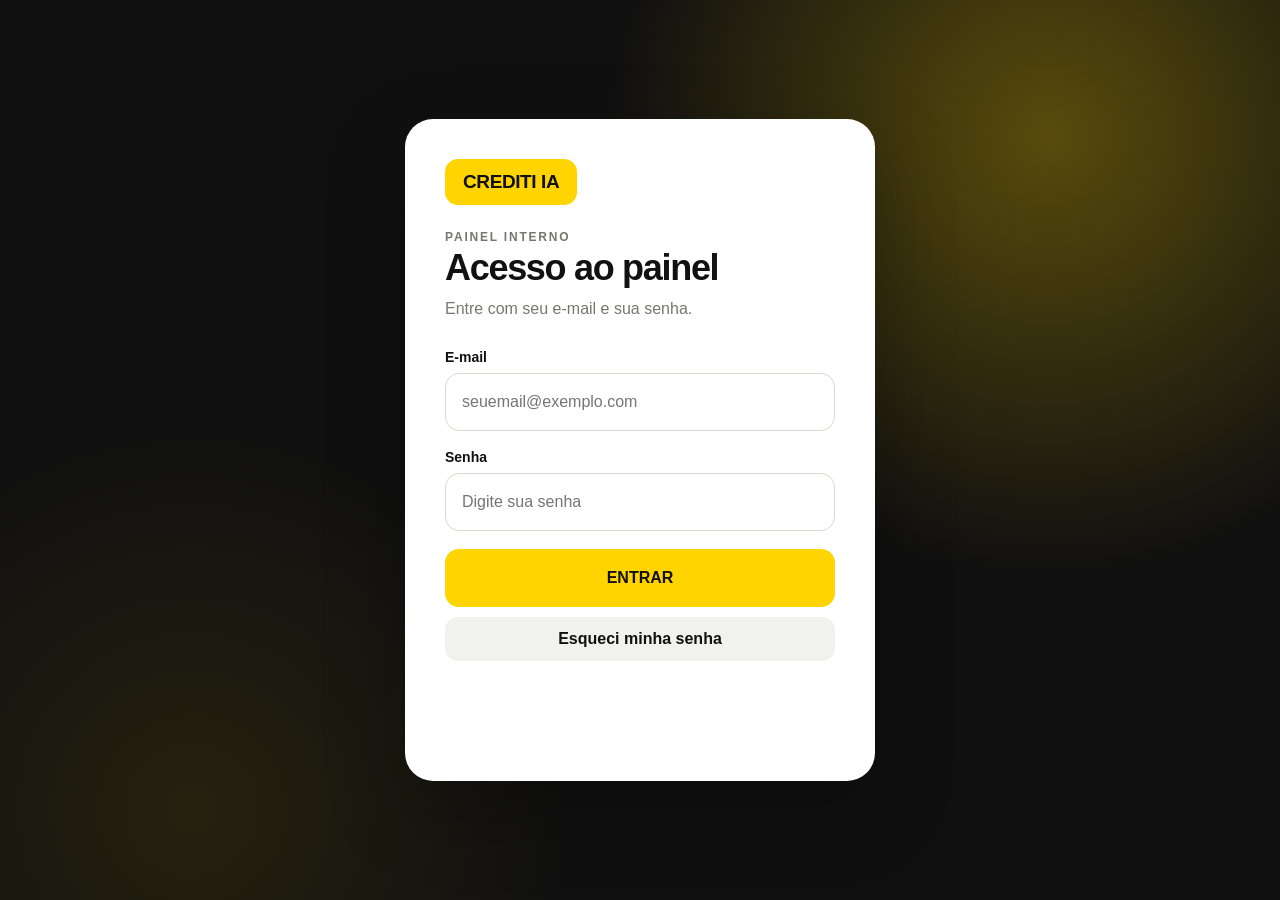
==== index.html @ f2208ed4 "Adicionar resultados automáticos do App Crediti" ====
<!doctype html>
<html lang="pt-BR">
<head>
  <meta charset="UTF-8" />

  <meta
    name="viewport"
    content="width=device-width, initial-scale=1.0"
  />

  <meta
    name="theme-color"
    content="#ffd400"
  />

  <title>Crediti IA Painel</title>

  <link
    rel="stylesheet"
    href="styles.css?v=13"
  />
</head>

<body>

  <!-- =====================================================
       LOGIN
  ====================================================== -->

  <section
    id="loginScreen"
    class="login-screen"
  >

    <div class="login-card">

      <div class="login-brand">
        CREDITI IA
      </div>

      <p class="eyebrow">
        PAINEL INTERNO
      </p>

      <h1>
        Acesso ao painel
      </h1>

      <p class="login-subtitle">
        Entre com seu e-mail e sua senha.
      </p>

      <label class="login-field">

        <span>
          E-mail
        </span>

        <input
          id="emailInput"
          type="email"
          autocomplete="email"
          placeholder="seuemail@exemplo.com"
        />

      </label>

      <label class="login-field">

        <span>
          Senha
        </span>

        <input
          id="passwordInput"
          type="password"
          autocomplete="current-password"
          placeholder="Digite sua senha"
        />

      </label>

      <button
        id="loginBtn"
        class="primary-btn login-btn"
        type="button"
      >
        ENTRAR
      </button>

      <button
        id="forgotPasswordBtn"
        class="forgot-btn"
        type="button"
      >
        Esqueci minha senha
      </button>

      <div
        id="loginError"
        class="login-error"
      ></div>

      <div
        id="loginSuccess"
        class="login-success"
      ></div>

    </div>

  </section>


  <!-- =====================================================
       PAINEL
  ====================================================== -->

  <div
    id="appShell"
    class="app-shell hidden"
  >

    <!-- SIDEBAR -->

    <aside class="sidebar">

      <div class="brand">
        CREDITI IA
      </div>

      <nav>

        <button
          class="nav-item active"
          data-view="dashboard"
          type="button"
        >
          Dashboard
        </button>

        <button
          class="nav-item"
          data-view="leads"
          type="button"
        >
          Clientes / Leads
        </button>

        <button
          class="nav-item"
          data-view="resultados"
          type="button"
        >
          Resultados
        </button>

        <a
          class="nav-link-item"
          href="arquivos.html"
        >
          Documentos dos Clientes
        </a>

        <button
          class="nav-item"
          data-view="cobrancas"
          type="button"
        >
          Cobranças 🔒
        </button>

      </nav>

      <div class="sidebar-foot">

        <span>
          Painel interno
        </span>

        <button
          id="logoutBtn"
          class="logout-btn"
          type="button"
        >
          Sair
        </button>

      </div>

    </aside>


    <!-- ===================================================
         CONTEÚDO
    ==================================================== -->

    <main class="content">

      <header class="topbar">

        <div>

          <p class="eyebrow">
            CREDITI IA
          </p>

          <h1 id="pageTitle">
            Dashboard
          </h1>

        </div>

        <button
          id="refreshBtn"
          class="secondary-btn"
          type="button"
        >
          Atualizar
        </button>

      </header>


      <!-- =================================================
           DASHBOARD
      ================================================== -->

      <section
        id="dashboardView"
        class="view active"
      >

        <div class="cards">

          <article class="metric-card">

            <span>
              Total de leads
            </span>

            <strong id="metricTotal">
              0
            </strong>

          </article>


          <article class="metric-card">

            <span>
              Hoje
            </span>

            <strong id="metricToday">
              0
            </strong>

          </article>


          <article class="metric-card">

            <span>
              Em atendimento
            </span>

            <strong id="metricOpen">
              0
            </strong>

          </article>


          <article class="metric-card">

            <span>
              Encaminhados
            </span>

            <strong id="metricForwarded">
              0
            </strong>

          </article>

        </div>


        <div class="panel-grid">

          <!-- LEADS RECENTES -->

          <section class="panel">

            <div class="panel-head">

              <div>

                <h2>
                  Leads recentes
                </h2>

                <p>
                  Últimos atendimentos recebidos pela Crediti IA.
                </p>

              </div>

            </div>

            <div
              id="recentList"
              class="recent-list"
            ></div>

          </section>


          <!-- PRODUTOS -->

          <section class="panel">

            <div class="panel-head">

              <div>

                <h2>
                  Produtos mais procurados
                </h2>

                <p>
                  Visão rápida por interesse.
                </p>

              </div>

            </div>

            <div
              id="productsRanking"
              class="ranking"
            ></div>

          </section>

        </div>

      </section>


      <!-- =================================================
           RESULTADOS DO APP CREDITI
      ================================================== -->

      <section
        id="resultadosView"
        class="view"
      >

        <div class="results-toolbar">
          <div>
            <p class="eyebrow">ACOMPANHAMENTO AUTOMÁTICO</p>
            <h2>O que aconteceu no App Crediti</h2>
            <p>Visitas e ações importantes, explicadas de forma simples.</p>
          </div>

          <label class="results-period-label">
            Período
            <select id="resultsPeriod">
              <option value="7">Últimos 7 dias</option>
              <option value="30" selected>Últimos 30 dias</option>
              <option value="90">Últimos 90 dias</option>
            </select>
          </label>
        </div>

        <section class="results-summary" aria-live="polite">
          <span>RESUMO</span>
          <strong id="resultsSummaryTitle">Carregando resultados...</strong>
          <p id="resultsSummaryText">Aguarde enquanto organizamos as informações.</p>
        </section>

        <div class="results-cards">
          <article class="metric-card">
            <span>Visitas ao aplicativo</span>
            <strong id="resultVisits">0</strong>
            <small id="resultVisitsHelp">Aberturas registradas</small>
          </article>

          <article class="metric-card">
            <span>Pessoas</span>
            <strong id="resultPeople">0</strong>
            <small>Visitantes sem identificar nome</small>
          </article>

          <article class="metric-card">
            <span>Buscas realizadas</span>
            <strong id="resultSearches">0</strong>
            <small>O que as pessoas procuraram</small>
          </article>

          <article class="metric-card">
            <span>Produtos visualizados</span>
            <strong id="resultProducts">0</strong>
            <small>Aberturas das páginas de produtos</small>
          </article>

          <article class="metric-card">
            <span>Encaminhados a parceiros</span>
            <strong id="resultPartners">0</strong>
            <small>Cliques para continuar no banco</small>
          </article>

          <article class="metric-card">
            <span>Leads identificados</span>
            <strong id="resultLeads">0</strong>
            <small>Nome e contato recebidos pela IA</small>
          </article>
        </div>

        <div class="results-grid">
          <section class="panel">
            <div class="panel-head">
              <div>
                <h2>Produtos mais procurados</h2>
                <p>Visualizações, buscas e encaminhamentos.</p>
              </div>
            </div>
            <div id="resultsProductsRanking" class="ranking"></div>
          </section>

          <section class="panel">
            <div class="panel-head">
              <div>
                <h2>De onde vieram</h2>
                <p>Origem identificada na chegada ao aplicativo.</p>
              </div>
            </div>
            <div id="resultsSourcesRanking" class="ranking"></div>
          </section>
        </div>

        <section class="panel results-activity-panel">
          <div class="panel-head">
            <div>
              <h2>Atividade recente</h2>
              <p>As últimas ações importantes, sem CPF ou dados financeiros.</p>
            </div>
          </div>
          <div id="resultsActivity" class="results-activity"></div>
          <div id="resultsEmptyState" class="empty hidden">
            Ainda não existem ações registradas neste período.
          </div>
        </section>

        <section class="meta-results-note">
          <strong>Anúncios da Meta</strong>
          <p id="metaResultsNote">
            As visitas identificadas como Meta já aparecem acima. Alcance, investimento e custo por resultado serão exibidos após a conexão segura da conta de anúncios.
          </p>
        </section>

      </section>


      <!-- =================================================
           CLIENTES / LEADS
      ================================================== -->

      <section
        id="leadsView"
        class="view"
      >

        <section class="panel">

          <!-- FILTROS -->

          <div class="filters">

            <input
              id="searchInput"
              type="search"
              placeholder="Buscar por nome, telefone ou cidade"
            />


            <select id="productFilter">

              <option value="">
                Todos os produtos
              </option>

            </select>


            <select id="statusFilter">

              <option value="">
                Todos os status
              </option>

              <option value="novo">
                Novo
              </option>

              <option value="dados_coletados">
                Dados coletados
              </option>

              <option value="em_atendimento">
                Em atendimento
              </option>

              <option value="encaminhado">
                Encaminhado
              </option>

              <option value="documentacao">
                Documentação
              </option>

              <option value="proposta_enviada">
                Proposta enviada
              </option>

              <option value="aprovado">
                Aprovado
              </option>

              <option value="nao_aprovado">
                Não aprovado
              </option>

              <option value="finalizado">
                Finalizado
              </option>

            </select>


            <!-- RESPONSÁVEL -->

            <select id="responsibleFilter">

              <option value="">
                Todos os responsáveis
              </option>

              <option value="Marcelino">
                Marcelino
              </option>

              <option value="Samila">
                Samila
              </option>

              <option value="Não atribuído">
                Não atribuído
              </option>

            </select>

          </div>


          <!-- =================================================
               DESKTOP
          ================================================== -->

          <div class="desktop-leads">

            <div class="table-wrap">

              <table>

                <thead>

                  <tr>

                    <th>
                      Cliente
                    </th>

                    <th>
                      Telefone
                    </th>

                    <th>
                      Cidade
                    </th>

                    <th>
                      Produto
                    </th>

                    <th>
                      Responsável
                    </th>

                    <th>
                      Status
                    </th>

                    <th>
                      Data
                    </th>

                    <th></th>

                  </tr>

                </thead>

                <tbody id="leadsTableBody"></tbody>

              </table>

            </div>

          </div>


          <!-- =================================================
               MOBILE
          ================================================== -->

          <div
            id="mobileLeadsList"
            class="mobile-leads-list"
          ></div>


          <div
            id="emptyState"
            class="empty hidden"
          >
            Nenhum lead encontrado.
          </div>

        </section>

      </section>


      <!-- =================================================
           COBRANÇAS
      ================================================== -->

      <section
        id="cobrancasView"
        class="view"
      >

        <div class="collection-summary">

          <article class="metric-card">
            <span>Total em aberto</span>
            <strong id="collectionOpenValue">R$ 0,00</strong>
          </article>

          <article class="metric-card">
            <span>Cobranças ativas</span>
            <strong id="collectionActiveCount">0</strong>
          </article>

          <article class="metric-card">
            <span>Vencidas</span>
            <strong id="collectionOverdueCount">0</strong>
          </article>

          <article class="metric-card">
            <span>Pagas</span>
            <strong id="collectionPaidCount">0</strong>
          </article>

        </div>

        <section class="panel">

          <div class="collection-toolbar">

            <div class="filters collection-filters">

              <input
                id="collectionSearchInput"
                type="search"
                placeholder="Buscar por cliente, telefone ou contrato"
              />

              <select id="collectionStatusFilter">
                <option value="">Todos os status</option>
                <option value="pendente">Pendente</option>
                <option value="enviada">Enviada</option>
                <option value="visualizada">Visualizada</option>
                <option value="negociando">Negociando</option>
                <option value="paga">Paga</option>
                <option value="suspensa">Suspensa</option>
              </select>

            </div>

            <button
              id="newCollectionBtn"
              class="primary-compact-btn"
              type="button"
            >
              + Nova cobrança
            </button>

          </div>

          <div class="connection-notice">
            <strong>WhatsApp Crediti Cobranças: (85) 98849-9143</strong>
            <span id="whatsappConnectionStatus">Envio manual gratuito pelo WhatsApp Business.</span>
          </div>

          <div class="desktop-leads">
            <div class="table-wrap collection-table-wrap">
              <table class="collection-table">
                <thead>
                  <tr>
                    <th>Cliente</th>
                    <th>Telefone</th>
                    <th>Contrato</th>
                    <th>Valor</th>
                    <th>Vencimento</th>
                    <th>Status</th>
                    <th></th>
                  </tr>
                </thead>
                <tbody id="collectionsTableBody"></tbody>
              </table>
            </div>
          </div>

          <div
            id="mobileCollectionsList"
            class="mobile-leads-list"
          ></div>

          <div
            id="collectionsEmptyState"
            class="empty hidden"
          >
            Nenhuma cobrança encontrada.
          </div>

        </section>

      </section>

    </main>

  </div>


  <!-- =====================================================
       FICHA DO CLIENTE
  ====================================================== -->

  <dialog id="leadDialog">

    <button
      id="closeDialog"
      class="dialog-close"
      type="button"
    >
      ×
    </button>

    <div class="dialog-content">

      <p class="eyebrow">
        FICHA DO CLIENTE
      </p>

      <h2 id="detailName">
        Cliente
      </h2>


      <div class="edit-grid">

        <!-- NOME -->

        <label>

          <span>
            Nome
          </span>

          <input
            id="editName"
            type="text"
          />

        </label>


        <!-- TELEFONE -->

        <label>

          <span>
            Telefone
          </span>

          <input
            id="editPhone"
            type="text"
          />

        </label>


        <!-- CIDADE -->

        <label>

          <span>
            Cidade
          </span>

          <input
            id="editCity"
            type="text"
          />

        </label>


        <!-- PRODUTO -->

        <label>

          <span>
            Produto
          </span>

          <input
            id="editProduct"
            type="text"
          />

        </label>


        <!-- RESPONSÁVEL -->

        <label>

          <span>
            Responsável pelo lead
          </span>

          <select id="editResponsible">

            <option value="">
              Não atribuído
            </option>

            <option value="Marcelino">
              Marcelino
            </option>

            <option value="Samila">
              Samila
            </option>

          </select>

        </label>


        <!-- STATUS -->

        <label>

          <span>
            Status
          </span>

          <select id="editStatus">

            <option value="novo">
              Novo
            </option>

            <option value="dados_coletados">
              Dados coletados
            </option>

            <option value="em_atendimento">
              Em atendimento
            </option>

            <option value="encaminhado">
              Encaminhado
            </option>

            <option value="documentacao">
              Documentação
            </option>

            <option value="proposta_enviada">
              Proposta enviada
            </option>

            <option value="aprovado">
              Aprovado
            </option>

            <option value="nao_aprovado">
              Não aprovado
            </option>

            <option value="finalizado">
              Finalizado
            </option>

          </select>

        </label>


        <!-- ORIGEM -->

        <div class="read-only-field">

          <span>
            Origem
          </span>

          <strong id="detailOrigin">
            -
          </strong>

        </div>


        <!-- DATA -->

        <div class="read-only-field full">

          <span>
            Data
          </span>

          <strong id="detailDate">
            -
          </strong>

        </div>

      </div>


      <!-- OBSERVAÇÕES -->

      <label class="observation-box">

        <span>
          Observações
        </span>

        <textarea
          id="leadNotes"
          rows="5"
          placeholder="Digite aqui suas observações sobre o atendimento..."
        ></textarea>

      </label>


      <div
        id="dialogMessage"
        class="dialog-message"
      ></div>


      <!-- AÇÕES -->

      <div class="dialog-actions">

        <a
          id="whatsappLink"
          class="primary-btn"
          target="_blank"
          rel="noopener noreferrer"
        >
          Abrir WhatsApp
        </a>


        <button
          id="saveNotesBtn"
          class="notes-btn"
          type="button"
        >
          Salvar observação
        </button>


        <button
          id="saveLeadBtn"
          class="secondary-action-btn"
          type="button"
        >
          Salvar alterações
        </button>


        <button
          id="deleteLeadBtn"
          class="danger-btn"
          type="button"
        >
          Apagar lead
        </button>

      </div>

    </div>

  </dialog>


  <!-- =====================================================
       FICHA DA COBRANÇA
  ====================================================== -->

  <dialog id="collectionDialog">

    <button
      id="closeCollectionDialog"
      class="dialog-close"
      type="button"
    >
      ×
    </button>

    <div class="dialog-content">

      <p class="eyebrow">COBRANÇA CREDITI</p>

      <h2 id="collectionDialogTitle">Nova cobrança</h2>

      <div class="edit-grid">

        <label>
          <span>Nome do cliente</span>
          <input id="collectionName" type="text" autocomplete="name" />
        </label>

        <label>
          <span>WhatsApp</span>
          <input id="collectionPhone" type="tel" inputmode="tel" />
        </label>

        <label>
          <span>Contrato ou parcela</span>
          <input id="collectionContract" type="text" />
        </label>

        <label>
          <span>Produto</span>
          <input id="collectionProduct" type="text" />
        </label>

        <label>
          <span>Valor devido</span>
          <input id="collectionValue" type="text" inputmode="decimal" placeholder="0,00" />
        </label>

        <label>
          <span>Vencimento</span>
          <input id="collectionDueDate" type="date" />
        </label>

        <label>
          <span>Status</span>
          <select id="collectionStatus">
            <option value="pendente">Pendente</option>
            <option value="enviada">Enviada</option>
            <option value="visualizada">Visualizada</option>
            <option value="negociando">Negociando</option>
            <option value="paga">Paga</option>
            <option value="suspensa">Suspensa</option>
          </select>
        </label>

        <label>
          <span>Próximo lembrete</span>
          <input id="collectionNextReminder" type="datetime-local" />
        </label>

      </div>

      <label class="observation-box">
        <span>Observações internas</span>
        <textarea
          id="collectionNotes"
          rows="4"
          placeholder="Acordos, contatos realizados ou informações importantes..."
        ></textarea>
      </label>

      <section id="collectionHistorySection" class="collection-history hidden">
        <div class="collection-history-head">
          <strong>Histórico</strong>
          <button id="addCollectionHistoryBtn" type="button">+ Registrar contato</button>
        </div>
        <div id="collectionHistoryList" class="collection-history-list"></div>
      </section>

      <div id="collectionDialogMessage" class="dialog-message"></div>

      <div class="dialog-actions collection-actions">

        <button
          id="saveCollectionBtn"
          class="secondary-action-btn"
          type="button"
        >
          Salvar cobrança
        </button>

        <button
          id="sendCollectionBtn"
          class="primary-btn"
          type="button"
          disabled
        >
          Enviar pelo WhatsApp Business
        </button>

        <button
          id="deleteCollectionBtn"
          class="danger-btn hidden"
          type="button"
        >
          Apagar cobrança
        </button>

      </div>

    </div>

  </dialog>


  <!-- =====================================================
       ACESSO EXCLUSIVO ÀS COBRANÇAS
  ====================================================== -->

  <dialog id="collectionLoginDialog" class="collection-login-dialog">

    <button
      id="closeCollectionLoginDialog"
      class="dialog-close"
      type="button"
    >
      ×
    </button>

    <div class="dialog-content">

      <p class="eyebrow">ACESSO RESTRITO</p>
      <h2>Cobranças 🔒</h2>

      <p class="login-subtitle">
        Digite a senha exclusiva do setor de cobranças.
      </p>

      <label class="login-field">
        <span>E-mail</span>
        <input
          id="collectionLoginEmail"
          type="email"
          value="grupogsfec@gmail.com"
          autocomplete="username"
          readonly
        />
      </label>

      <label class="login-field">
        <span>Senha exclusiva</span>
        <input
          id="collectionLoginPassword"
          type="password"
          autocomplete="current-password"
          placeholder="Digite sua senha"
        />
      </label>

      <button
        id="collectionLoginBtn"
        class="primary-btn"
        type="button"
      >
        ENTRAR EM COBRANÇAS
      </button>

      <div id="collectionLoginError" class="login-error"></div>

    </div>

  </dialog>


  <script src="app.js?v=13"></script>

</body>
</html>
---- styles.css ----
:root {
  --yellow: #ffd400;
  --yellow-hover: #f3c900;

  --black: #111111;
  --black-soft: #181818;

  --white: #ffffff;
  --background: #f6f6f3;
  --surface: #ffffff;
  --surface-soft: #fafaf8;

  --line: #e5e5df;
  --muted: #77776f;

  --danger: #c62828;
  --success: #15803d;

  --radius: 18px;
  --radius-small: 12px;

  --shadow:
    0 12px 35px rgba(0, 0, 0, 0.06);
}


/* =========================================================
   RESET
========================================================= */

* {
  box-sizing: border-box;
}

html {
  margin: 0;
  padding: 0;
  min-height: 100%;
  background: var(--background);
  width: 100%;
  max-width: 100%;
  overflow-x: hidden;
}

body {
  margin: 0;
  min-height: 100vh;

  font-family:
    Inter,
    -apple-system,
    BlinkMacSystemFont,
    "Segoe UI",
    Roboto,
    Arial,
    sans-serif;

  color: var(--black);
  background: var(--background);
  width: 100%;
  max-width: 100%;
  overflow-x: hidden;
}

button,
input,
select,
textarea {
  font: inherit;
}

button,
a {
  -webkit-tap-highlight-color: transparent;
}

button {
  cursor: pointer;
}

.hidden {
  display: none !important;
}


/* =========================================================
   LOGIN
========================================================= */

.login-screen {
  min-height: 100vh;

  display: flex;
  align-items: center;
  justify-content: center;

  padding: 24px;

  background:
    radial-gradient(
      circle at 82% 15%,
      rgba(255, 212, 0, 0.30),
      transparent 34%
    ),
    radial-gradient(
      circle at 15% 90%,
      rgba(255, 212, 0, 0.09),
      transparent 28%
    ),
    #101010;
}

.login-card {
  width: 100%;
  max-width: 470px;

  background: var(--white);

  padding: 40px;

  border-radius: 28px;

  box-shadow:
    0 28px 80px rgba(0, 0, 0, 0.28);
}

.login-brand {
  display: inline-flex;

  padding: 12px 18px;

  margin-bottom: 25px;

  border-radius: 13px;

  background: var(--yellow);

  font-size: 19px;
  font-weight: 900;
  letter-spacing: -0.4px;
}

.eyebrow {
  margin: 0 0 5px;

  color: var(--muted);

  font-size: 12px;
  font-weight: 900;
  letter-spacing: 1.8px;
}

.login-card h1 {
  margin: 0;

  font-size: 36px;
  line-height: 1.08;
  letter-spacing: -1.3px;
}

.login-subtitle {
  margin: 10px 0 28px;

  color: var(--muted);

  font-size: 16px;
  line-height: 1.5;
}

.login-field {
  display: block;

  margin-bottom: 18px;
}

.login-field span {
  display: block;

  margin-bottom: 8px;

  font-size: 14px;
  font-weight: 800;
}

.login-field input {
  width: 100%;
  height: 58px;

  padding: 0 16px;

  border: 1px solid #d9d9d3;
  border-radius: 14px;

  background: var(--white);

  color: var(--black);

  outline: none;

  transition:
    border-color 0.2s ease,
    box-shadow 0.2s ease;
}

.login-field input:focus {
  border-color: var(--black);

  box-shadow:
    0 0 0 4px rgba(255, 212, 0, 0.25);
}

.primary-btn,
.login-btn {
  width: 100%;

  min-height: 58px;

  display: flex;
  align-items: center;
  justify-content: center;

  border: 0;
  border-radius: 14px;

  background: var(--yellow);

  color: var(--black);

  text-decoration: none;

  font-weight: 900;

  transition:
    transform 0.15s ease,
    background 0.15s ease;
}

.primary-btn:hover,
.login-btn:hover {
  background: var(--yellow-hover);
}

.primary-btn:active,
.login-btn:active {
  transform: scale(0.99);
}

.forgot-btn {
  width: 100%;

  margin-top: 10px;
  padding: 13px 14px;

  border: 0;
  border-radius: 13px;

  background: #f1f1ee;

  color: var(--black);

  font-weight: 800;
}

.login-error,
.login-success {
  min-height: 20px;

  margin-top: 20px;

  text-align: center;

  font-size: 14px;
  font-weight: 800;
}

.login-error {
  color: var(--danger);
}

.login-success {
  color: var(--success);
}


/* =========================================================
   ESTRUTURA DO PAINEL
========================================================= */

.app-shell {
  min-height: 100vh;

  display: grid;

  grid-template-columns: 240px minmax(0, 1fr);
  width: 100%;
  max-width: 100%;
}


/* =========================================================
   SIDEBAR
========================================================= */

.sidebar {
  position: fixed;

  top: 0;
  left: 0;
  bottom: 0;

  width: 240px;

  display: flex;
  flex-direction: column;

  padding: 28px 18px 20px;

  background: #101010;

  color: var(--white);

  z-index: 20;
}

.brand {
  margin-bottom: 32px;

  font-size: 25px;
  font-weight: 900;
  letter-spacing: -0.8px;
}

.sidebar nav {
  display: grid;
  gap: 10px;
}

.nav-item {
  width: 100%;

  padding: 16px;

  border: 0;
  border-radius: 14px;

  background: transparent;

  color: #deded8;

  text-align: left;

  font-weight: 800;
  font-size: 16px;

  transition:
    background 0.15s ease,
    color 0.15s ease;
}

.nav-item:hover {
  background: rgba(255, 255, 255, 0.07);

  color: var(--white);
}

.nav-item.active {
  background: var(--yellow);

  color: var(--black);
}

.sidebar-foot {
  margin-top: auto;

  display: flex;
  align-items: center;
  justify-content: space-between;
  gap: 10px;

  color: #898980;

  font-size: 12px;
}

.logout-btn {
  padding: 9px 12px;

  border: 1px solid #383838;
  border-radius: 10px;

  background: #171717;

  color: var(--white);

  font-size: 12px;
  font-weight: 800;
}


/* =========================================================
   CONTEÚDO
========================================================= */

.content {
  grid-column: 2;

  width: 100%;
  min-width: 0;

  padding: 30px 32px 40px;
  max-width: 100%;
  overflow-x: hidden;
}

.topbar {
  min-height: 78px;

  display: flex;
  align-items: center;
  justify-content: space-between;
  gap: 20px;

  margin-bottom: 24px;
}

.topbar h1 {
  margin: 0;

  font-size: 34px;
  line-height: 1.1;
  letter-spacing: -1px;
}

.secondary-btn {
  padding: 14px 22px;

  border: 0;
  border-radius: 14px;

  background: var(--black);

  color: var(--white);

  font-weight: 900;
}

.view {
  display: none;
  width: 100%;
  max-width: 100%;
}

.view.active {
  display: block;
}


/* =========================================================
   DASHBOARD
========================================================= */

.cards {
  display: grid;

  grid-template-columns:
    repeat(4, minmax(0, 1fr));

  gap: 16px;

  margin-bottom: 20px;
}

.collection-summary {
  display: grid;
  grid-template-columns: repeat(4, minmax(0, 1fr));
  gap: 16px;
  margin-bottom: 20px;
}

.collection-summary .metric-card strong {
  font-size: 27px;
}

.metric-card {
  min-height: 115px;

  display: flex;
  flex-direction: column;
  justify-content: space-between;

  padding: 20px;

  border: 1px solid var(--line);
  border-radius: var(--radius);

  background: var(--white);

  box-shadow: var(--shadow);

  position: relative;

  overflow: hidden;
}

.metric-card::before {
  content: "";

  position: absolute;

  left: 0;
  top: 0;
  bottom: 0;

  width: 4px;

  background: var(--yellow);
}

.metric-card span {
  color: var(--muted);

  font-size: 13px;
  font-weight: 800;
}

.metric-card strong {
  font-size: 36px;
  line-height: 1;
  letter-spacing: -1.2px;
}

.panel-grid {
  display: grid;

  grid-template-columns:
    minmax(0, 1.55fr)
    minmax(280px, 1fr);

  gap: 20px;
}

.panel {
  min-width: 0;

  padding: 22px;

  border: 1px solid var(--line);
  border-radius: var(--radius);

  background: var(--white);

  box-shadow: var(--shadow);
}

.panel-head {
  margin-bottom: 16px;
}

.panel-head h2 {
  margin: 0 0 4px;

  font-size: 20px;
  letter-spacing: -0.4px;
}

.panel-head p {
  margin: 0;

  color: var(--muted);

  font-size: 14px;
}


/* =========================================================
   RESULTADOS DO APP CREDITI
========================================================= */

.results-toolbar {
  display: flex;
  align-items: flex-end;
  justify-content: space-between;
  gap: 20px;
  margin-bottom: 18px;
}

.results-toolbar h2 {
  margin: 3px 0 5px;
  font-size: 27px;
  letter-spacing: -0.7px;
}

.results-toolbar p {
  margin: 0;
  color: var(--muted);
}

.results-period-label {
  display: grid;
  gap: 6px;
  min-width: 190px;
  color: var(--muted);
  font-size: 11px;
  font-weight: 900;
  text-transform: uppercase;
}

.results-period-label select {
  width: 100%;
  height: 46px;
  padding: 0 13px;
  border: 1px solid var(--line);
  border-radius: 12px;
  background: var(--white);
  color: var(--black);
  font-weight: 800;
  text-transform: none;
}

.results-summary {
  margin-bottom: 18px;
  padding: 22px 24px;
  border: 1px solid #e4ba00;
  border-radius: var(--radius);
  background: var(--yellow);
  color: var(--black);
}

.results-summary span {
  display: block;
  margin-bottom: 8px;
  font-size: 11px;
  font-weight: 900;
  letter-spacing: 0.8px;
}

.results-summary strong {
  display: block;
  margin-bottom: 6px;
  font-size: 25px;
  line-height: 1.2;
}

.results-summary p {
  margin: 0;
  max-width: 900px;
  font-size: 14px;
  line-height: 1.5;
}

.results-cards {
  display: grid;
  grid-template-columns: repeat(3, minmax(0, 1fr));
  gap: 14px;
  margin-bottom: 18px;
}

.results-cards .metric-card small {
  margin-top: 8px;
  color: var(--muted);
  font-size: 11px;
  line-height: 1.35;
}

.results-grid {
  display: grid;
  grid-template-columns: repeat(2, minmax(0, 1fr));
  gap: 18px;
  margin-bottom: 18px;
}

.results-activity-panel {
  margin-bottom: 18px;
}

.results-activity {
  display: grid;
  gap: 9px;
}

.result-activity-item {
  display: flex;
  align-items: center;
  justify-content: space-between;
  gap: 18px;
  padding: 13px 15px;
  border: 1px solid var(--line);
  border-radius: 13px;
  background: var(--surface-soft);
}

.result-activity-item div {
  min-width: 0;
}

.result-activity-item strong,
.result-activity-item span {
  display: block;
}

.result-activity-item strong {
  margin-bottom: 3px;
  font-size: 14px;
}

.result-activity-item span,
.result-activity-item small {
  color: var(--muted);
  font-size: 11px;
}

.result-activity-item small {
  flex: 0 0 auto;
  text-align: right;
}

.meta-results-note {
  padding: 18px 20px;
  border: 1px solid #d9d9d3;
  border-radius: 15px;
  background: #f0f0ed;
}

.meta-results-note strong {
  display: block;
  margin-bottom: 5px;
}

.meta-results-note p {
  margin: 0;
  color: #5f5f58;
  font-size: 13px;
  line-height: 1.5;
}


/* =========================================================
   LEADS RECENTES
========================================================= */

.recent-list {
  display: grid;
  gap: 10px;
}

.recent-item {
  width: 100%;

  display: flex;
  align-items: center;
  justify-content: space-between;
  gap: 15px;

  padding: 14px 16px;

  border: 1px solid var(--line);
  border-radius: 14px;

  background: var(--surface-soft);

  color: var(--black);

  text-align: left;
}

.recent-item div {
  min-width: 0;
}

.recent-list,
.ranking,
.panel-grid,
.panel {
  max-width: 100%;
}

.recent-item strong {
  display: block;

  margin-bottom: 3px;

  font-size: 14px;
}

.recent-item span {
  display: block;

  overflow: hidden;

  color: #444;

  font-size: 13px;

  text-overflow: ellipsis;
  white-space: nowrap;
}

.recent-item small {
  flex: 0 0 auto;

  color: var(--muted);

  font-size: 11px;
}


/* =========================================================
   RANKING
========================================================= */

.ranking {
  display: grid;
  gap: 8px;
}

.ranking-item {
  display: flex;
  align-items: center;
  justify-content: space-between;
  gap: 20px;

  padding: 13px 14px;

  border: 1px solid var(--line);
  border-radius: 12px;

  background: var(--surface-soft);
}

.ranking-item span {
  min-width: 0;

  overflow: hidden;

  font-size: 14px;

  text-overflow: ellipsis;
  white-space: nowrap;
}

.ranking-item strong {
  flex: 0 0 auto;

  min-width: 34px;

  padding: 6px 9px;

  border-radius: 9px;

  background: var(--yellow);

  text-align: center;

  font-size: 13px;
}


/* =========================================================
   FILTROS
========================================================= */

.filters {
  display: grid;

  grid-template-columns:
    minmax(220px, 1.5fr)
    minmax(170px, 0.85fr)
    minmax(170px, 0.85fr)
    minmax(180px, 0.9fr);

  gap: 10px;

  margin-bottom: 18px;
}

.filters input,
.filters select {
  width: 100%;
  height: 48px;

  min-width: 0;

  padding: 0 14px;

  border: 1px solid #dcdcd6;
  border-radius: 12px;

  background: var(--white);

  color: var(--black);

  outline: none;
}

.filters input:focus,
.filters select:focus {
  border-color: var(--black);

  box-shadow:
    0 0 0 3px rgba(255, 212, 0, 0.18);
}

.collection-toolbar {
  display: flex;
  align-items: start;
  justify-content: space-between;
  gap: 12px;
  margin-bottom: 15px;
}

.collection-filters {
  flex: 1;
  grid-template-columns: minmax(240px, 1fr) minmax(180px, 0.45fr);
  margin-bottom: 0;
}

.primary-compact-btn {
  min-height: 48px;
  padding: 0 18px;
  border: 0;
  border-radius: 12px;
  background: var(--yellow);
  color: var(--black);
  font-weight: 900;
  white-space: nowrap;
}

.connection-notice {
  display: flex;
  align-items: center;
  justify-content: space-between;
  gap: 14px;
  margin-bottom: 16px;
  padding: 13px 15px;
  border: 1px solid #ead77b;
  border-radius: 13px;
  background: #fff9d9;
  font-size: 13px;
}

.connection-notice span {
  color: #615a35;
  text-align: right;
}


/* =========================================================
   TABELA DESKTOP
========================================================= */

.desktop-leads {
  display: block;
  width: 100%;
}

.table-wrap {
  width: 100%;

  overflow: hidden;

  border: 1px solid var(--line);
  border-radius: 15px;
}

table {
  width: 100%;

  border-collapse: collapse;

  table-layout: fixed;

  background: var(--white);
}

thead {
  background: #fafaf7;
}

th {
  padding: 13px 10px;

  border-bottom: 1px solid var(--line);

  color: var(--muted);

  text-align: left;

  font-size: 10px;
  font-weight: 900;
  letter-spacing: 0.7px;

  text-transform: uppercase;
}

td {
  padding: 14px 10px;

  border-bottom: 1px solid #ecece7;

  color: #222;

  font-size: 12px;
  line-height: 1.35;

  vertical-align: middle;

  overflow: hidden;

  text-overflow: ellipsis;
}

tbody tr:last-child td {
  border-bottom: 0;
}

tbody tr:hover {
  background: #fffdf2;
}

td strong {
  color: var(--black);

  font-weight: 800;
}


/* larguras das 8 colunas */

th:nth-child(1),
td:nth-child(1) {
  width: 11%;
}

th:nth-child(2),
td:nth-child(2) {
  width: 12%;
}

th:nth-child(3),
td:nth-child(3) {
  width: 10%;
}

th:nth-child(4),
td:nth-child(4) {
  width: 15%;
}

th:nth-child(5),
td:nth-child(5) {
  width: 12%;
}

th:nth-child(6),
td:nth-child(6) {
  width: 12%;
}

th:nth-child(7),
td:nth-child(7) {
  width: 16%;
}

th:nth-child(8),
td:nth-child(8) {
  width: 12%;
}

.collection-table th:nth-child(1),
.collection-table td:nth-child(1) {
  width: 18%;
}

.collection-table th:nth-child(2),
.collection-table td:nth-child(2) {
  width: 15%;
}

.collection-table th:nth-child(3),
.collection-table td:nth-child(3) {
  width: 15%;
}

.collection-table th:nth-child(4),
.collection-table td:nth-child(4) {
  width: 13%;
}

.collection-table th:nth-child(5),
.collection-table td:nth-child(5) {
  width: 13%;
}

.collection-table th:nth-child(6),
.collection-table td:nth-child(6) {
  width: 13%;
}

.collection-table th:nth-child(7),
.collection-table td:nth-child(7) {
  width: 13%;
  overflow: visible;
}

.collection-status-paga {
  background: #dcfce7;
  color: #166534;
}

.collection-status-pendente {
  background: #fff3bf;
  color: #6b4f00;
}

.collection-status-enviada,
.collection-status-visualizada {
  background: #dbeafe;
  color: #1e40af;
}

.collection-status-negociando {
  background: #f3e8ff;
  color: #6b21a8;
}

.collection-status-suspensa {
  background: #efefec;
  color: #55554f;
}

td:nth-child(8) {
  overflow: visible;
  text-overflow: clip;
}

.status-badge,
.mobile-status {
  display: inline-flex;
  align-items: center;

  max-width: 100%;

  padding: 7px 9px;

  border-radius: 999px;

  background: #efefec;

  font-size: 10px;
  font-weight: 800;

  white-space: nowrap;
}

.table-view-btn {
  min-width: 68px;

  padding: 9px 10px;

  border: 0;
  border-radius: 10px;

  background: var(--yellow);

  color: var(--black);

  font-size: 11px;
  font-weight: 900;

  white-space: nowrap;
}


/* =========================================================
   MOBILE LEADS
   NÃO APARECE NO COMPUTADOR
========================================================= */

.mobile-leads-list {
  display: none;
}


/* =========================================================
   VAZIO
========================================================= */

.empty {
  padding: 30px 20px;

  color: var(--muted);

  text-align: center;

  font-size: 14px;
}


/* =========================================================
   DIALOG / FICHA
========================================================= */

dialog {
  width: min(720px, calc(100vw - 30px));

  max-height: calc(100vh - 40px);

  padding: 0;

  border: 0;
  border-radius: 22px;

  background: var(--white);

  box-shadow:
    0 30px 100px rgba(0, 0, 0, 0.35);

  overflow: hidden;
}

dialog::backdrop {
  background: rgba(0, 0, 0, 0.55);

  backdrop-filter: blur(2px);
}

.collection-login-dialog {
  width: min(480px, calc(100vw - 30px));
}

.dialog-content {
  max-height: calc(100vh - 40px);

  padding: 28px;

  overflow-y: auto;
}

.dialog-content h2 {
  margin: 0 0 20px;

  font-size: 28px;
  letter-spacing: -0.8px;
}

.dialog-close {
  position: absolute;

  top: 15px;
  right: 15px;

  width: 38px;
  height: 38px;

  display: flex;
  align-items: center;
  justify-content: center;

  border: 0;
  border-radius: 50%;

  background: #f1f1ee;

  color: var(--black);

  font-size: 22px;
  font-weight: 800;

  z-index: 3;
}

.edit-grid {
  display: grid;

  grid-template-columns:
    repeat(2, minmax(0, 1fr));

  gap: 12px;
}

.edit-grid label,
.read-only-field {
  min-width: 0;

  padding: 13px;

  border: 1px solid var(--line);
  border-radius: 14px;

  background: var(--surface-soft);
}

.edit-grid label span,
.read-only-field span,
.observation-box > span {
  display: block;

  margin-bottom: 7px;

  color: var(--muted);

  font-size: 10px;
  font-weight: 900;
  letter-spacing: 0.7px;

  text-transform: uppercase;
}

.edit-grid input,
.edit-grid select {
  width: 100%;
  height: 43px;

  padding: 0 11px;

  border: 1px solid #d8d8d2;
  border-radius: 10px;

  background: var(--white);

  outline: none;
}

.read-only-field {
  display: flex;
  flex-direction: column;
  justify-content: center;
}

.read-only-field strong {
  font-size: 14px;
}

.read-only-field.full {
  grid-column: 1 / -1;
}

.observation-box {
  display: block;

  margin-top: 12px;
}

.observation-box textarea {
  width: 100%;

  min-height: 120px;

  padding: 13px;

  border: 1px solid #d8d8d2;
  border-radius: 12px;

  background: var(--white);

  resize: vertical;

  outline: none;
}

.dialog-message {
  min-height: 22px;

  margin-top: 10px;

  color: var(--success);

  font-size: 13px;
  font-weight: 800;
}

.dialog-actions {
  display: grid;

  grid-template-columns:
    repeat(2, minmax(0, 1fr));

  gap: 10px;

  margin-top: 12px;
}

.dialog-actions .primary-btn,
.notes-btn,
.secondary-action-btn,
.danger-btn {
  min-height: 48px;

  display: flex;
  align-items: center;
  justify-content: center;

  padding: 10px 14px;

  border: 0;
  border-radius: 12px;

  text-align: center;
  text-decoration: none;

  font-size: 13px;
  font-weight: 900;
}

.collection-actions {
  grid-template-columns: repeat(2, minmax(0, 1fr));
}

.collection-actions button:disabled {
  cursor: not-allowed;
  opacity: 0.55;
}

.collection-history {
  margin-top: 18px;
  padding: 15px;
  border: 1px solid var(--line);
  border-radius: 14px;
  background: var(--surface-soft);
}

.collection-history-head {
  display: flex;
  align-items: center;
  justify-content: space-between;
  gap: 15px;
  margin-bottom: 11px;
}

.collection-history-head button {
  padding: 9px 11px;
  border: 0;
  border-radius: 9px;
  background: var(--black);
  color: var(--white);
  font-size: 11px;
  font-weight: 900;
}

.collection-history-list {
  display: grid;
  gap: 8px;
}

.history-item {
  display: flex;
  align-items: center;
  justify-content: space-between;
  gap: 15px;
  padding: 11px 12px;
  border: 1px solid var(--line);
  border-radius: 11px;
  background: var(--white);
}

.history-item strong,
.history-item span {
  display: block;
}

.history-item strong {
  margin-bottom: 3px;
  font-size: 13px;
}

.history-item span,
.history-item small {
  color: var(--muted);
  font-size: 10px;
}

.dialog-actions .primary-btn {
  background: var(--yellow);

  color: var(--black);
}

.notes-btn {
  background: #efefec;

  color: var(--black);
}

.secondary-action-btn {
  background: var(--black);

  color: var(--white);
}

.danger-btn {
  background: #fff0f0;

  color: var(--danger);
}


/* =========================================================
   DESKTOP MENOR
========================================================= */

@media (max-width: 1100px) {

  .content {
    padding-left: 22px;
    padding-right: 22px;
  }

  .filters {
    grid-template-columns:
      repeat(2, minmax(0, 1fr));
  }

  td {
    padding-left: 7px;
    padding-right: 7px;

    font-size: 11px;
  }

  th {
    padding-left: 7px;
    padding-right: 7px;
  }

  .panel-grid {
    grid-template-columns: 1fr;
  }

}


/* =========================================================
   CELULAR / TABLET
========================================================= */

@media (max-width: 820px) {

  body {
    overflow-x: hidden;
  }

  .app-shell {
    display: block;

    min-height: 100vh;
  }

  .sidebar {
    position: static;

    width: 100%;
    min-height: auto;

    padding: 17px 15px;

    display: block;
  }

  .brand {
    margin-bottom: 15px;

    font-size: 20px;
  }

  .sidebar nav {
    grid-template-columns:
      repeat(2, minmax(0, 1fr));

    gap: 8px;
  }

  .nav-item {
    padding: 13px 10px;

    text-align: center;

    font-size: 13px;
  }

  .sidebar .nav-link-item {
    margin: 0;
    padding: 13px 10px;
    border-radius: 14px;
    color: #deded8;
    text-align: center;
    font-size: 13px;
  }

  .sidebar-foot {
    display: none;
  }

  .content {
    width: 100%;

    padding: 18px 14px 30px;
  }

  .topbar {
    min-height: auto;

    margin-bottom: 18px;
  }

  .topbar h1 {
    font-size: 28px;
  }

  .secondary-btn {
    padding: 11px 14px;

    font-size: 12px;
  }

  .cards {
    grid-template-columns:
      repeat(2, minmax(0, 1fr));

    gap: 10px;
  }

  .collection-summary {
    grid-template-columns: repeat(2, minmax(0, 1fr));
    gap: 10px;
  }

  .collection-summary .metric-card strong {
    font-size: 22px;
  }

  .metric-card {
    min-height: 100px;

    padding: 15px;
  }

  .metric-card strong {
    font-size: 29px;
  }

  .panel-grid {
    grid-template-columns: 1fr;

    gap: 13px;
  }

  .results-toolbar {
    display: grid;
    align-items: stretch;
    gap: 13px;
  }

  .results-toolbar h2 {
    font-size: 23px;
  }

  .results-period-label {
    min-width: 0;
  }

  .results-summary {
    padding: 18px;
  }

  .results-summary strong {
    font-size: 21px;
  }

  .results-cards {
    grid-template-columns: repeat(2, minmax(0, 1fr));
    gap: 10px;
  }

  .results-grid {
    grid-template-columns: 1fr;
    gap: 13px;
  }

  .result-activity-item {
    display: grid;
    gap: 7px;
  }

  .result-activity-item small {
    text-align: left;
  }

  .panel {
    padding: 14px;

    border-radius: 15px;
  }

  .filters {
    grid-template-columns: 1fr;

    gap: 8px;

    margin-bottom: 13px;
  }

  .filters input,
  .filters select {
    height: 46px;
  }

  .collection-toolbar {
    display: grid;
  }

  .collection-filters {
    grid-template-columns: 1fr;
  }

  .primary-compact-btn {
    width: 100%;
  }

  .connection-notice {
    display: grid;
  }

  .connection-notice span {
    text-align: left;
  }


  /* DESKTOP SOME NO CELULAR */

  .desktop-leads {
    display: none;
  }


  /* CARDS MOBILE APARECEM */

  .mobile-leads-list {
    display: grid;

    gap: 11px;
  }

  .mobile-lead-card {
    width: 100%;

    padding: 15px;

    border: 1px solid var(--line);
    border-radius: 15px;

    background: var(--white);

    box-shadow:
      0 7px 22px rgba(0, 0, 0, 0.04);
  }

  .mobile-lead-top {
    display: flex;
    align-items: flex-start;
    justify-content: space-between;
    gap: 10px;

    margin-bottom: 13px;
  }

  .mobile-lead-main {
    min-width: 0;
  }

  .mobile-label {
    display: block;

    margin-bottom: 4px;

    color: var(--muted);

    font-size: 9px;
    font-weight: 900;
    letter-spacing: 0.8px;
  }

  .mobile-lead-main h3 {
    margin: 0;

    font-size: 17px;
    line-height: 1.2;
  }

  .mobile-status {
    flex: 0 0 auto;
  }

  .mobile-lead-info {
    display: grid;

    grid-template-columns:
      repeat(2, minmax(0, 1fr));

    gap: 9px;

    margin-bottom: 13px;
  }

  .mobile-info-item {
    min-width: 0;

    padding: 10px;

    border-radius: 11px;

    background: #f7f7f4;
  }

  .mobile-info-item span {
    display: block;

    margin-bottom: 4px;

    color: var(--muted);

    font-size: 9px;
    font-weight: 900;

    text-transform: uppercase;
  }

  .mobile-info-item strong {
    display: block;

    overflow-wrap: anywhere;

    font-size: 12px;
    line-height: 1.3;
  }

  .mobile-view-btn {
    width: 100%;

    min-height: 45px;

    border: 0;
    border-radius: 11px;

    background: var(--yellow);

    color: var(--black);

    font-weight: 900;
  }

  .recent-item {
    display: grid;
    grid-template-columns: minmax(0, 1fr) auto;
    align-items: flex-start;

    padding: 12px;
  }

  .recent-item strong,
  .recent-item span {
    overflow-wrap: anywhere;
  }

  .recent-item small {
    max-width: 95px;

    text-align: right;

    white-space: normal;
  }


  /* FICHA */

  dialog {
    width: calc(100vw - 18px);

    max-height: calc(100vh - 18px);

    border-radius: 19px;
  }

  .dialog-content {
    max-height: calc(100vh - 18px);

    padding: 22px 16px 18px;
  }

  .dialog-content h2 {
    padding-right: 40px;

    font-size: 25px;
  }

  .edit-grid {
    grid-template-columns: 1fr;
  }

  .read-only-field.full {
    grid-column: auto;
  }

  .dialog-actions {
    grid-template-columns: 1fr;
  }

  /* COBRANÇA COMPACTA NO CELULAR */

  #collectionDialog {
    width: calc(100vw - 12px);
    height: calc(100dvh - 24px);
    max-height: calc(100dvh - 24px);
    margin: 12px auto;
    border-radius: 18px 18px 0 0;
  }

  #collectionDialog .dialog-content {
    height: 100%;
    max-height: 100%;
    padding: 18px 12px 0;
    scroll-padding-top: 60px;
  }

  #collectionDialog .dialog-close {
    position: absolute;
    top: 10px;
    right: 10px;
    background: var(--yellow);
    box-shadow: 0 5px 18px rgba(0, 0, 0, 0.15);
  }

  #collectionDialog .dialog-content h2 {
    margin-bottom: 13px;
    font-size: 22px;
  }

  #collectionDialog .edit-grid {
    grid-template-columns: repeat(2, minmax(0, 1fr));
    gap: 8px;
  }

  #collectionDialog .edit-grid label {
    padding: 8px;
    border-radius: 11px;
  }

  #collectionDialog .edit-grid label span {
    margin-bottom: 5px;
    font-size: 8px;
    letter-spacing: 0.45px;
  }

  #collectionDialog .edit-grid input,
  #collectionDialog .edit-grid select {
    height: 39px;
    padding: 0 8px;
    font-size: 13px;
  }

  #collectionDialog .observation-box {
    margin-top: 8px;
  }

  #collectionDialog .observation-box textarea {
    min-height: 70px;
  }

  #collectionDialog .collection-history {
    margin-top: 10px;
    padding: 10px;
  }

  #collectionDialog .collection-actions {
    position: sticky;
    bottom: 0;
    z-index: 5;
    grid-template-columns: repeat(2, minmax(0, 1fr));
    margin: 10px -12px 0;
    padding: 10px 12px calc(10px + env(safe-area-inset-bottom));
    background: rgba(255, 255, 255, 0.97);
    box-shadow: 0 -8px 24px rgba(0, 0, 0, 0.10);
  }

  #collectionDialog .collection-actions button {
    min-height: 44px;
    font-size: 11px;
  }

}


/* =========================================================
   CELULAR PEQUENO
========================================================= */

@media (max-width: 480px) {

  .login-screen {
    padding: 14px;
  }

  .login-card {
    padding: 28px 20px;

    border-radius: 22px;
  }

  .login-card h1 {
    font-size: 31px;
  }

  .cards {
    grid-template-columns: 1fr 1fr;
  }

  .metric-card span {
    font-size: 11px;
  }

  .metric-card strong {
    font-size: 27px;
  }

  .mobile-lead-info {
    grid-template-columns: 1fr 1fr;
  }

}
.nav-link-item {
  display: block;
  width: 100%;
  padding: 12px 14px;
  margin: 4px 0;
  border-radius: 10px;
  color: inherit;
  text-decoration: none;
  font-weight: 700;
}

.nav-link-item:hover {
  background: rgba(255, 212, 0, 0.16);
}
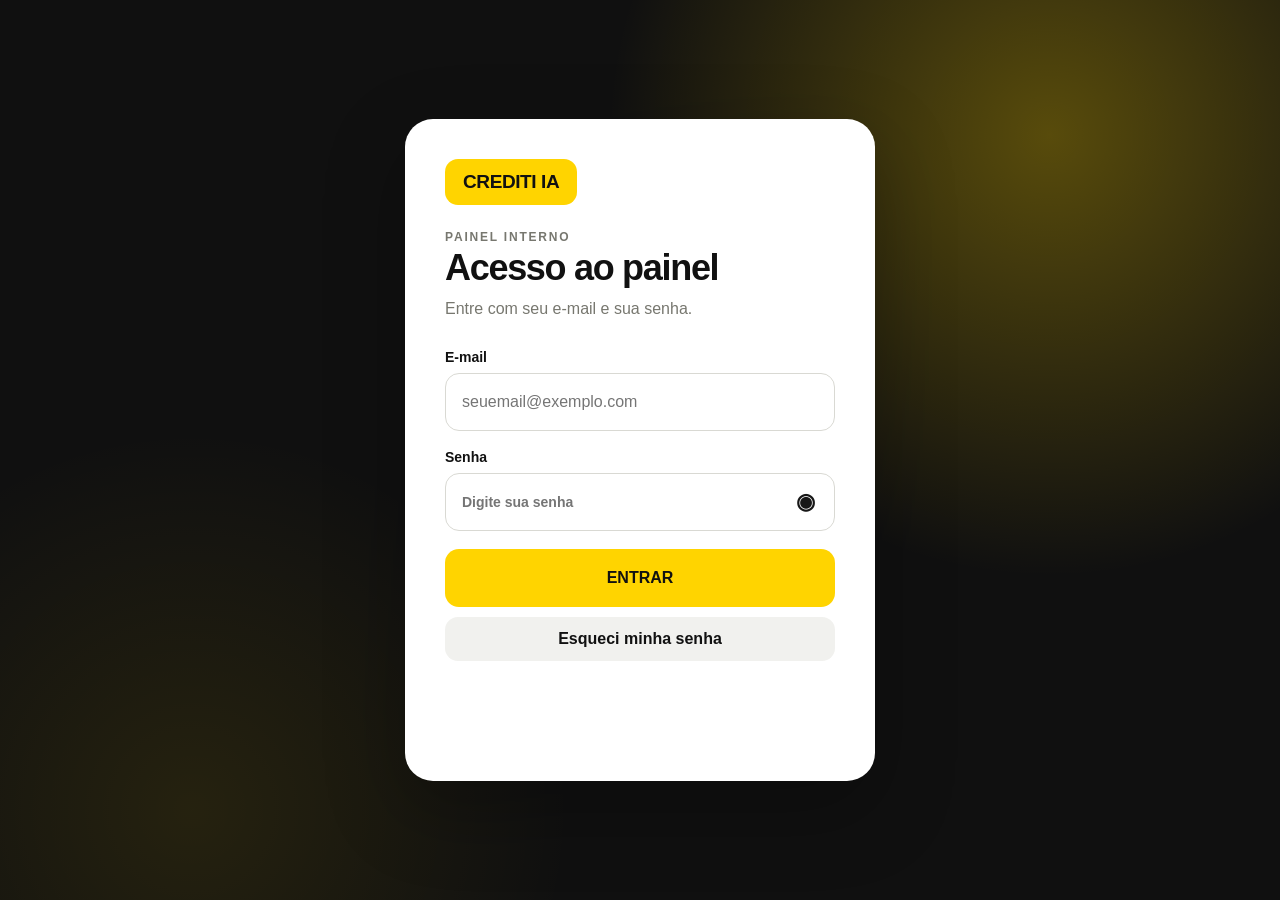
==== commit d30942ae: "Usar senha única e permitir visualizar senha" ====
--- a/index.html
+++ b/index.html
@@ -71,12 +71,15 @@
           Senha
         </span>
 
-        <input
-          id="passwordInput"
-          type="password"
-          autocomplete="current-password"
-          placeholder="Digite sua senha"
-        />
+        <span class="password-input-wrap">
+          <input
+            id="passwordInput"
+            type="password"
+            autocomplete="current-password"
+            placeholder="Digite sua senha"
+          />
+          <button id="togglePasswordBtn" class="password-toggle" type="button" aria-label="Mostrar senha" aria-pressed="false">◉</button>
+        </span>
 
       </label>
 
@@ -1150,63 +1153,6 @@
   </dialog>
 
 
-  <!-- =====================================================
-       ACESSO EXCLUSIVO ÀS COBRANÇAS
-  ====================================================== -->
-
-  <dialog id="collectionLoginDialog" class="collection-login-dialog">
-
-    <button
-      id="closeCollectionLoginDialog"
-      class="dialog-close"
-      type="button"
-    >
-      ×
-    </button>
-
-    <div class="dialog-content">
-
-      <p class="eyebrow">ACESSO RESTRITO</p>
-      <h2>Cobranças 🔒</h2>
-
-      <p class="login-subtitle">
-        Digite a senha exclusiva do setor de cobranças.
-      </p>
-
-      <label class="login-field">
-        <span>E-mail</span>
-        <input
-          id="collectionLoginEmail"
-          type="email"
-          value="grupogsfec@gmail.com"
-          autocomplete="username"
-          readonly
-        />
-      </label>
-
-      <label class="login-field">
-        <span>Senha exclusiva</span>
-        <input
-          id="collectionLoginPassword"
-          type="password"
-          autocomplete="current-password"
-          placeholder="Digite sua senha"
-        />
-      </label>
-
-      <button
-        id="collectionLoginBtn"
-        class="primary-btn"
-        type="button"
-      >
-        ENTRAR EM COBRANÇAS
-      </button>
-
-      <div id="collectionLoginError" class="login-error"></div>
-
-    </div>
-
-  </dialog>
 
 
   <script src="app.js?v=13"></script>
--- a/styles.css
+++ b/styles.css
@@ -2040,3 +2040,9 @@
 .nav-link-item:hover {
   background: rgba(255, 212, 0, 0.16);
 }
+
+
+.password-input-wrap { position: relative; display: block; }
+.password-input-wrap input { padding-right: 58px; width: 100%; box-sizing: border-box; }
+.password-toggle { position: absolute; right: 10px; top: 50%; transform: translateY(-50%); width: 40px; height: 40px; border: 0; border-radius: 10px; background: transparent; color: #171717; font-size: 22px; cursor: pointer; }
+.password-toggle:focus-visible { outline: 3px solid #FDCA01; outline-offset: 2px; }
